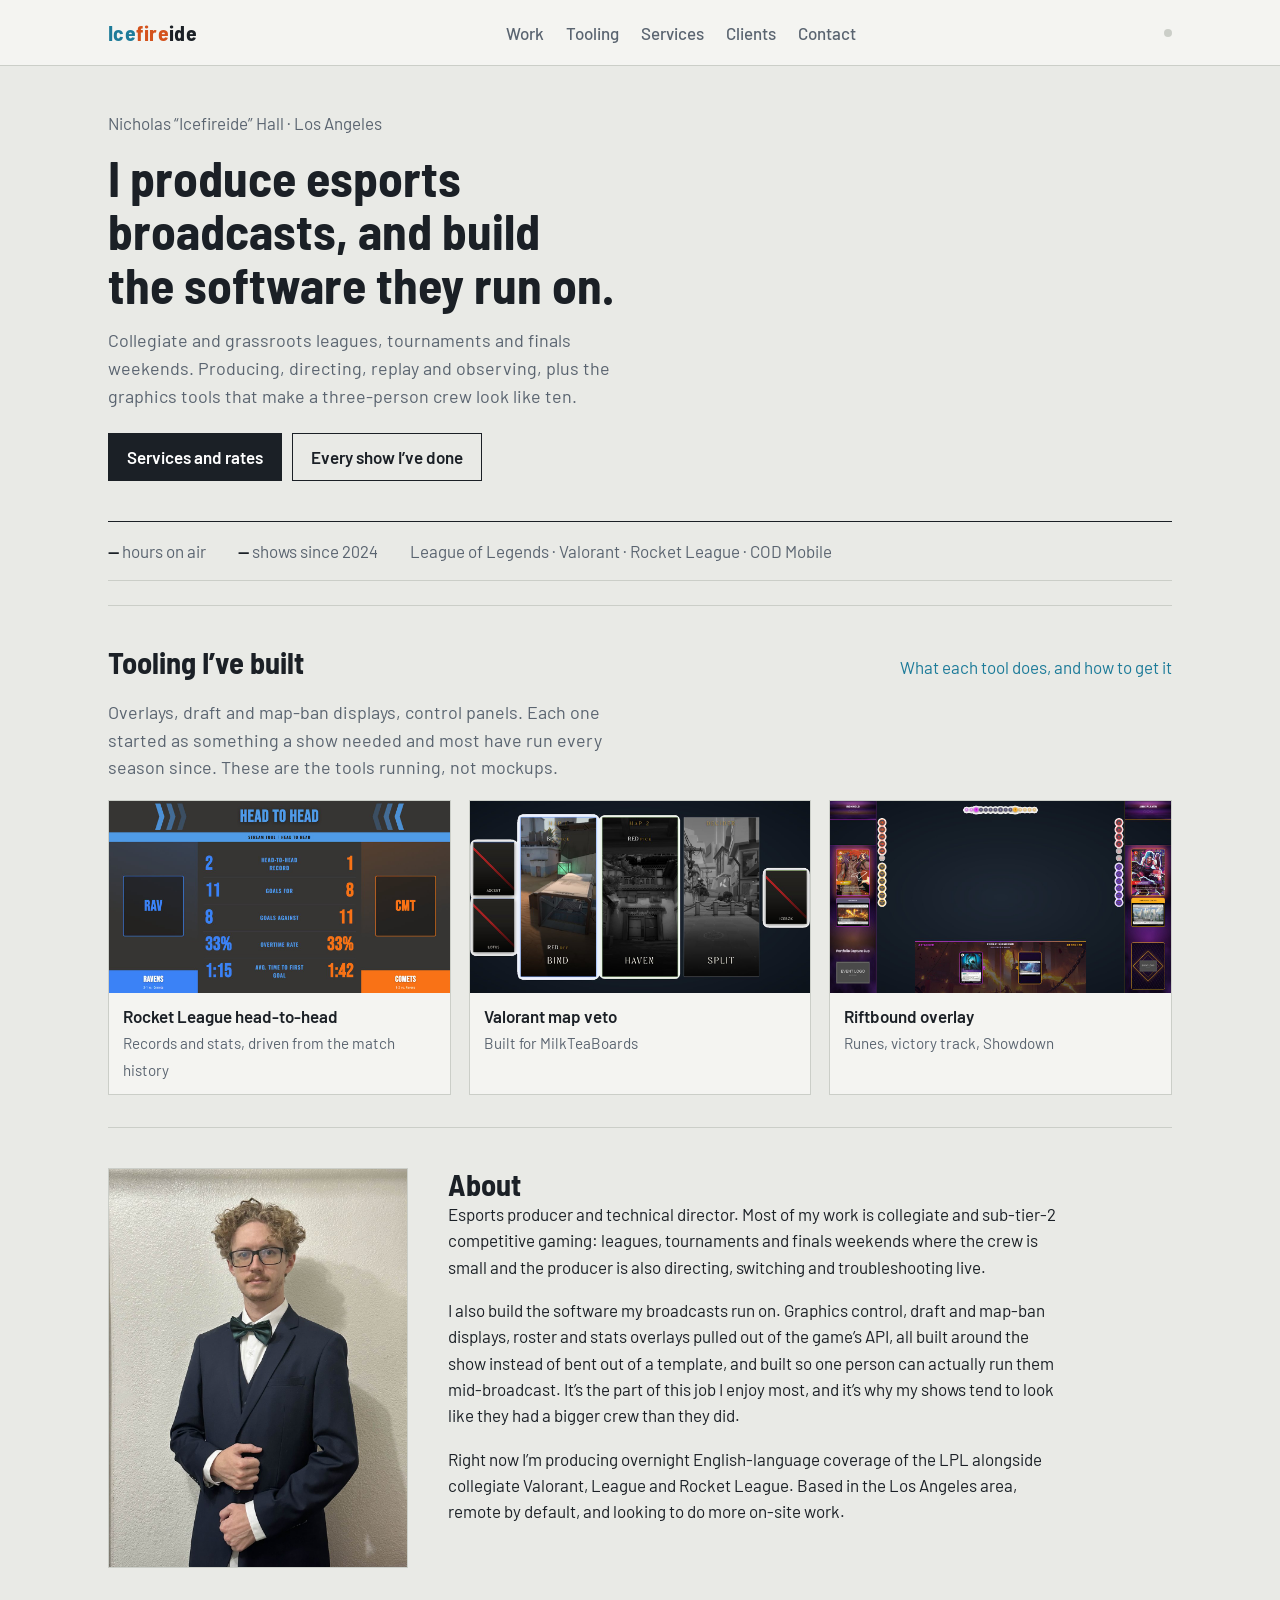
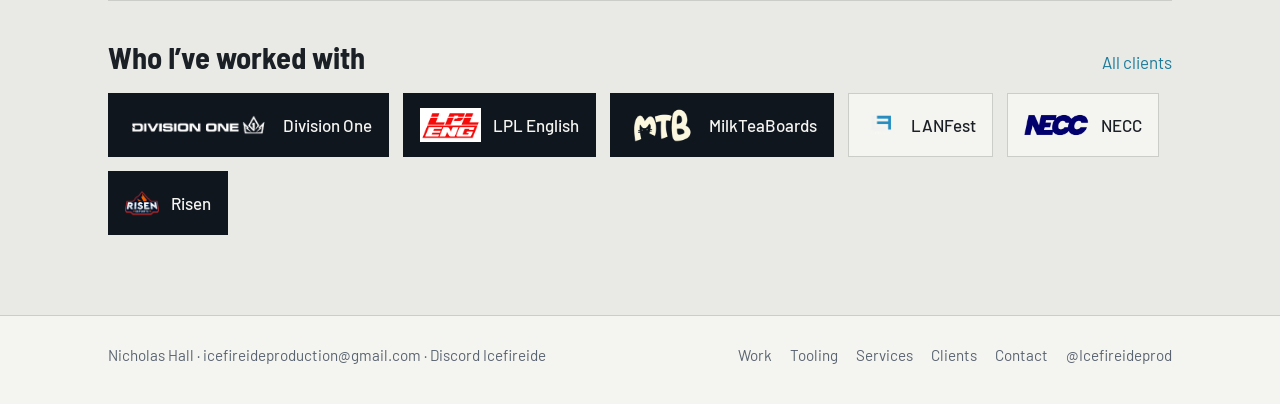
==== index.html @ 1596ac19 "LoL block: control panel only until the HUD can be captured against a live feed; home still swaps to" ====
<!DOCTYPE html>
<html lang="en">
<head>
  <meta charset="UTF-8">
  <meta name="viewport" content="width=device-width, initial-scale=1">
  <title>Nicholas “Icefireide” Hall · Esports broadcast producer</title>
  <meta name="description" content="Nicholas “Icefireide” Hall produces esports broadcasts for collegiate and grassroots leagues, and builds the graphics tools they run on. Los Angeles, remote by default.">
  <link rel="preconnect" href="https://fonts.googleapis.com">
  <link rel="stylesheet" href="https://fonts.googleapis.com/css2?family=Barlow:wght@400;500;600&family=Barlow+Semi+Condensed:wght@600;700&display=swap">
  <link rel="stylesheet" href="site.css">
  <link rel="icon" href="favicon.svg" type="image/svg+xml">
  <script async src="https://www.googletagmanager.com/gtag/js?id=G-920XP9KWHX"></script>
  <script>window.dataLayer=window.dataLayer||[];function gtag(){dataLayer.push(arguments);}gtag('js',new Date());gtag('config','G-920XP9KWHX');</script>
</head>
<body>
  <header class="nav">
    <div class="wrap">
      <a href="index.html" class="wordmark" aria-label="Icefireide, home"><i>Ice</i><b>fire</b>ide</a>
      <ul class="nav-links">
        <li><a href="work.html">Work</a></li>
        <li><a href="tools.html">Tooling</a></li>
        <li><a href="services.html">Services</a></li>
        <li><a href="clients.html">Clients</a></li>
        <li><a href="contact.html">Contact</a></li>
      </ul>
      <span class="avail" data-avail></span>
    </div>
  </header>

  <main>
    <div class="wrap">
      <section class="hero">
        <div>
          <p class="who">Nicholas “Icefireide” Hall · Los Angeles</p>
          <h1>I produce esports broadcasts, and build the software they run on.</h1>
          <p class="lead">Collegiate and grassroots leagues, tournaments and finals weekends. Producing, directing, replay and observing, plus the graphics tools that make a three-person crew look like ten.</p>
          <div class="btns">
            <a href="services.html" class="btn primary">Services and rates</a>
            <a href="work.html" class="btn">Every show I’ve done</a>
          </div>
        </div>
        <div data-latest hidden>
          <div class="video"><iframe src="" title="Latest show" loading="lazy" allow="accelerometer; encrypted-media; picture-in-picture" allowfullscreen></iframe></div>
          <div class="video-cap" data-latest-cap></div>
        </div>
      </section>

      <div class="strip" data-totals-ready hidden>
        <span><b data-total="hours">—</b> hours on air</span>
        <span><b data-total="shows">—</b> shows since 2024</span>
        <span>League of Legends · Valorant · Rocket League · COD Mobile</span>
      </div>

      <section class="section">
        <div class="section-head">
          <h2>Tooling I’ve built</h2>
          <p><a href="tools.html">What each tool does, and how to get it</a></p>
        </div>
        <p class="lead">Overlays, draft and map-ban displays, control panels. Each one started as something a show needed and most have run every season since. These are the tools running, not mockups.</p>
        <div class="stills">
          <figure class="still"><img src="tooling/rl-h2h.jpg" alt="Rocket League head-to-head graphic" width="1280" height="720" loading="lazy"><figcaption><b>Rocket League head-to-head</b><span>Records and stats, driven from the match history</span></figcaption></figure>
          <figure class="still"><img src="tooling/mtb-veto.jpg" alt="Valorant map veto display with banned and picked maps" width="1280" height="720" loading="lazy"><figcaption><b>Valorant map veto</b><span>Built for MilkTeaBoards</span></figcaption></figure>
          <figure class="still"><img src="tooling/riftbound-overlay.jpg" alt="Riftbound overlay with rune clusters and the shared victory track" width="1280" height="720" loading="lazy"><figcaption><b>Riftbound overlay</b><span>Runes, victory track, Showdown</span></figcaption></figure>
        </div>
      </section>

      <section class="section">
        <div class="about">
          <img src="headshot.jpg" alt="Nicholas Hall" width="1000" height="1333" loading="lazy">
          <div>
            <h2>About</h2>
            <p>Esports producer and technical director. Most of my work is collegiate and sub-tier-2 competitive gaming: leagues, tournaments and finals weekends where the crew is small and the producer is also directing, switching and troubleshooting live.</p>
            <p>I also build the software my broadcasts run on. Graphics control, draft and map-ban displays, roster and stats overlays pulled out of the game’s API, all built around the show instead of bent out of a template, and built so one person can actually run them mid-broadcast. It’s the part of this job I enjoy most, and it’s why my shows tend to look like they had a bigger crew than they did.</p>
            <p>Right now I’m producing overnight English-language coverage of the LPL alongside collegiate Valorant, League and Rocket League. Based in the Los Angeles area, remote by default, and looking to do more on-site work.</p>
          </div>
        </div>
      </section>

      <section class="section">
        <div class="section-head">
          <h2>Who I’ve worked with</h2>
          <p><a href="clients.html">All clients</a></p>
        </div>
        <div class="logos">
          <div class="dark"><img src="D1 Logo.png" alt="" width="120" height="34">Division One</div>
          <div class="dark"><img src="LPL English Logo.png" alt="" width="120" height="34">LPL English</div>
          <div class="dark"><img src="mtb-logo.png" alt="" width="120" height="34">MilkTeaBoards</div>
          <div><img src="LanFest Logo.png" alt="" width="120" height="34">LANFest</div>
          <div><img src="NECC Logo.png" alt="" width="120" height="34">NECC</div>
          <div class="dark"><img src="Risen Logo.webp" alt="" width="120" height="34">Risen</div>
        </div>
      </section>
    </div>
  </main>

  <footer>
    <div class="wrap">
      <div>Nicholas Hall · <a data-email="text" href="#"></a> · Discord Icefireide</div>
      <div class="links">
        <a href="work.html">Work</a><a href="tools.html">Tooling</a><a href="services.html">Services</a><a href="clients.html">Clients</a><a href="contact.html">Contact</a><a href="https://twitter.com/Icefireideprod" target="_blank" rel="noopener">@Icefireideprod</a>
      </div>
    </div>
  </footer>
  <script src="site.js"></script>
</body>
</html>
---- site.css ----
/* Icefireide — site styles. One family (Barlow) in two widths, one accent. */
:root {
  --bg: #E9EAE6;
  --panel: #F4F4F1;
  --line: #CBCEC8;
  --ink: #1B2026;
  --muted: #5A6470;
  --accent: #1D7B99;
  --fire: #D4521C;
  --dark: #10161E;
  --dark-line: #27313D;
  --ok: #2E8B4A;
  --no: #B8412B;
  --max: 1120px;
}
*, *::before, *::after { box-sizing: border-box; }
html { -webkit-text-size-adjust: 100%; }
body {
  margin: 0; background: var(--bg); color: var(--ink);
  font-family: 'Barlow', 'Segoe UI', system-ui, sans-serif; font-size: 17px; line-height: 1.55;
  font-variant-numeric: tabular-nums;
}
img { max-width: 100%; height: auto; display: block; }
a { color: var(--accent); text-decoration: none; }
a:hover { text-decoration: underline; }
a:focus-visible, button:focus-visible { outline: 2px solid var(--accent); outline-offset: 2px; }
h1, h2, h3 { font-family: 'Barlow Semi Condensed', 'Barlow', sans-serif; font-weight: 700; line-height: 1.08; margin: 0; text-wrap: balance; color: var(--ink); }
h1 { font-size: clamp(2.1rem, 4.2vw, 3.1rem); }
h2 { font-size: clamp(1.5rem, 2.6vw, 1.9rem); }
h3 { font-size: 1.15rem; font-weight: 600; }
p { margin: 0 0 1em; max-width: 62ch; }
p.lead { font-size: 1.12rem; color: var(--muted); max-width: 54ch; }
.muted { color: var(--muted); }
.wrap { max-width: var(--max); margin: 0 auto; padding: 0 28px; }

/* Nav */
.nav { border-bottom: 1px solid var(--line); background: var(--panel); }
.nav .wrap { display: flex; align-items: center; justify-content: space-between; gap: 20px; flex-wrap: wrap; padding-top: 16px; padding-bottom: 16px; }
.wordmark { font-family: 'Barlow Semi Condensed', sans-serif; font-weight: 700; font-size: 1.35rem; letter-spacing: .02em; color: var(--ink); }
.wordmark:hover { text-decoration: none; }
.wordmark i { font-style: normal; color: var(--accent); }
.wordmark b { font-weight: 700; color: var(--fire); }
.nav-links { display: flex; gap: 22px; list-style: none; margin: 0; padding: 0; flex-wrap: wrap; }
.nav-links a { color: var(--muted); font-weight: 500; padding: 4px 0; border-bottom: 2px solid transparent; }
.nav-links a:hover { color: var(--ink); text-decoration: none; }
.nav-links a[aria-current="page"] { color: var(--ink); border-bottom-color: var(--ink); }
.avail { display: inline-flex; align-items: center; gap: 8px; font-size: .92rem; color: var(--muted); }
.avail::before { content: ''; width: 8px; height: 8px; border-radius: 50%; background: var(--line); }
.avail.is-yes { color: var(--ok); } .avail.is-yes::before { background: var(--ok); }
.avail.is-no { color: var(--no); } .avail.is-no::before { background: var(--no); }

/* Page rhythm */
main { padding: 44px 0 72px; }
.section { padding: 40px 0 8px; margin-top: 24px; border-top: 1px solid var(--line); }
.section-head { display: flex; align-items: baseline; justify-content: space-between; gap: 20px; flex-wrap: wrap; margin-bottom: 18px; }
.section-head p { margin: 0; color: var(--muted); }
.rule { border: 0; border-top: 1px solid var(--line); margin: 36px 0; }

/* Buttons */
.btn { display: inline-block; padding: 10px 18px; border: 1px solid var(--ink); font-weight: 600; color: var(--ink); background: transparent; line-height: 1.2; cursor: pointer; font: inherit; font-weight: 600; }
.btn:hover { text-decoration: none; background: var(--panel); }
.btn.primary { background: var(--ink); color: #fff; }
.btn.primary:hover { background: #2B333C; }
.btns { display: flex; gap: 10px; flex-wrap: wrap; }

/* Hero (home) */
.hero { display: grid; grid-template-columns: 1.05fr 1fr; gap: 44px; align-items: start; }
.hero .who { color: var(--muted); margin-bottom: 14px; }
.hero h1 { margin-bottom: 16px; }
.hero p.lead { margin-bottom: 22px; }

/* Video frames */
.video { aspect-ratio: 16 / 9; background: var(--dark); border: 1px solid var(--dark-line); position: relative; }
.video iframe { position: absolute; inset: 0; width: 100%; height: 100%; border: 0; }
.video-cap { display: flex; justify-content: space-between; gap: 12px; flex-wrap: wrap; color: var(--muted); font-size: .95rem; margin-top: 10px; }
.video-cap b { color: var(--ink); font-weight: 600; }

/* Totals strip */
.strip { display: flex; gap: 32px; flex-wrap: wrap; padding: 16px 0; margin-top: 40px; border-top: 1px solid var(--ink); border-bottom: 1px solid var(--line); color: var(--muted); }
.strip b { color: var(--ink); font-weight: 600; }

/* Stills / tool grid */
.stills { display: grid; grid-template-columns: repeat(3, 1fr); gap: 18px; }
.stills.two { grid-template-columns: 1fr 1fr; }
.still { background: var(--panel); border: 1px solid var(--line); }
.still img { aspect-ratio: 16 / 9; object-fit: cover; width: 100%; background: var(--dark); }
.still figcaption { padding: 10px 14px 12px; }
.still figcaption b { display: block; font-weight: 600; }
.still figcaption span { color: var(--muted); font-size: .95rem; }
figure { margin: 0; }

/* Tooling page blocks */
.kit { display: grid; grid-template-columns: 1fr 1.5fr; gap: 28px; padding: 36px 0; border-top: 1px solid var(--line); align-items: start; }
.kit:first-of-type { border-top: 0; }
.kit .credit { color: var(--muted); margin: 4px 0 14px; }
.kit ul { margin: 0; padding-left: 18px; }
.kit li { margin: 4px 0; }
.kit-shots { display: grid; gap: 14px; }
.kit-shots.two { grid-template-columns: 1fr 1fr; }
.kit-shots figure img { width: 100%; aspect-ratio: 16 / 9; object-fit: cover; background: var(--dark); border: 1px solid var(--line); }
.kit-shots figcaption { color: var(--muted); font-size: .92rem; margin-top: 6px; }
.fine { color: var(--muted); font-size: .9rem; max-width: 70ch; }

/* About */
.about { display: grid; grid-template-columns: 300px 1fr; gap: 40px; align-items: start; }
.about img { width: 100%; aspect-ratio: 3 / 4; object-fit: cover; border: 1px solid var(--line); }

/* Logo row */
.logos { display: flex; flex-wrap: wrap; gap: 14px; align-items: stretch; }
.logos > div { display: flex; align-items: center; gap: 12px; padding: 12px 16px; background: var(--panel); border: 1px solid var(--line); min-height: 64px; font-weight: 500; }
.logos img { height: 34px; width: auto; }
.logos > div.dark { background: var(--dark); border-color: var(--dark); color: #F4F4F1; }

/* Tables */
.tbl { overflow-x: auto; }
table { border-collapse: collapse; width: 100%; font-size: .98rem; }
th, td { text-align: left; padding: 10px 12px; border-bottom: 1px solid var(--line); vertical-align: top; }
th { font-weight: 600; color: var(--muted); font-size: .88rem; border-bottom: 1px solid var(--ink); }
td.num, th.num { text-align: right; }
tr.total td { font-weight: 600; border-top: 1px solid var(--ink); }
.rates td:first-child { font-weight: 600; white-space: nowrap; }
.rates td.price { white-space: nowrap; }
.rates td.desc { color: var(--muted); }

/* Filter buttons (work log) */
.filters { display: flex; gap: 8px; flex-wrap: wrap; margin: 14px 0 18px; }
.filters button { font: inherit; padding: 6px 14px; border: 1px solid var(--line); background: var(--panel); color: var(--muted); cursor: pointer; }
.filters button[aria-pressed="true"] { border-color: var(--ink); color: var(--ink); background: #fff; }
.state { color: var(--muted); padding: 14px 0; }

/* Services */
.services { display: grid; grid-template-columns: repeat(3, 1fr); gap: 28px; }
.services h3 { margin-bottom: 8px; }
.services p { color: var(--muted); margin: 0; font-size: .98rem; }
.process { display: grid; grid-template-columns: 1fr 1fr; gap: 24px 40px; }
.process h3 { margin-bottom: 6px; }
.process p { color: var(--muted); margin: 0; font-size: .98rem; }
.tags { display: flex; flex-wrap: wrap; gap: 8px; }
.tags span { padding: 4px 10px; border: 1px solid var(--line); background: var(--panel); font-size: .92rem; }
.callout { background: var(--panel); border: 1px solid var(--line); padding: 22px 24px; display: flex; justify-content: space-between; align-items: center; gap: 20px; flex-wrap: wrap; margin-top: 40px; }
.callout p { margin: 0; }

/* Contact */
.contact-list { display: grid; grid-template-columns: 1fr 1fr; gap: 16px; max-width: 720px; }
.contact-list a { display: block; padding: 18px 20px; background: var(--panel); border: 1px solid var(--line); color: var(--ink); }
.contact-list a:hover { border-color: var(--ink); text-decoration: none; }
.contact-list small { display: block; color: var(--muted); }
.contact-list span { font-size: 1.15rem; font-weight: 600; }

/* Footer */
footer { border-top: 1px solid var(--line); background: var(--panel); padding: 28px 0 36px; color: var(--muted); font-size: .95rem; }
footer .wrap { display: flex; justify-content: space-between; gap: 24px; flex-wrap: wrap; }
footer .links { display: flex; gap: 18px; flex-wrap: wrap; }
footer a { color: var(--muted); }
footer a:hover { color: var(--ink); }

@media (max-width: 860px) {
  .hero, .about, .kit, .process, .contact-list { grid-template-columns: 1fr; }
  .stills, .services { grid-template-columns: 1fr 1fr; }
  .about img { max-width: 300px; }
}
@media (max-width: 560px) {
  body { font-size: 16px; }
  .wrap { padding: 0 18px; }
  .stills, .stills.two, .services, .kit-shots.two { grid-template-columns: 1fr; }
  .nav-links { gap: 14px; }
  main { padding-top: 28px; }
}
@media (prefers-reduced-motion: reduce) { * { transition: none !important; animation: none !important; } }
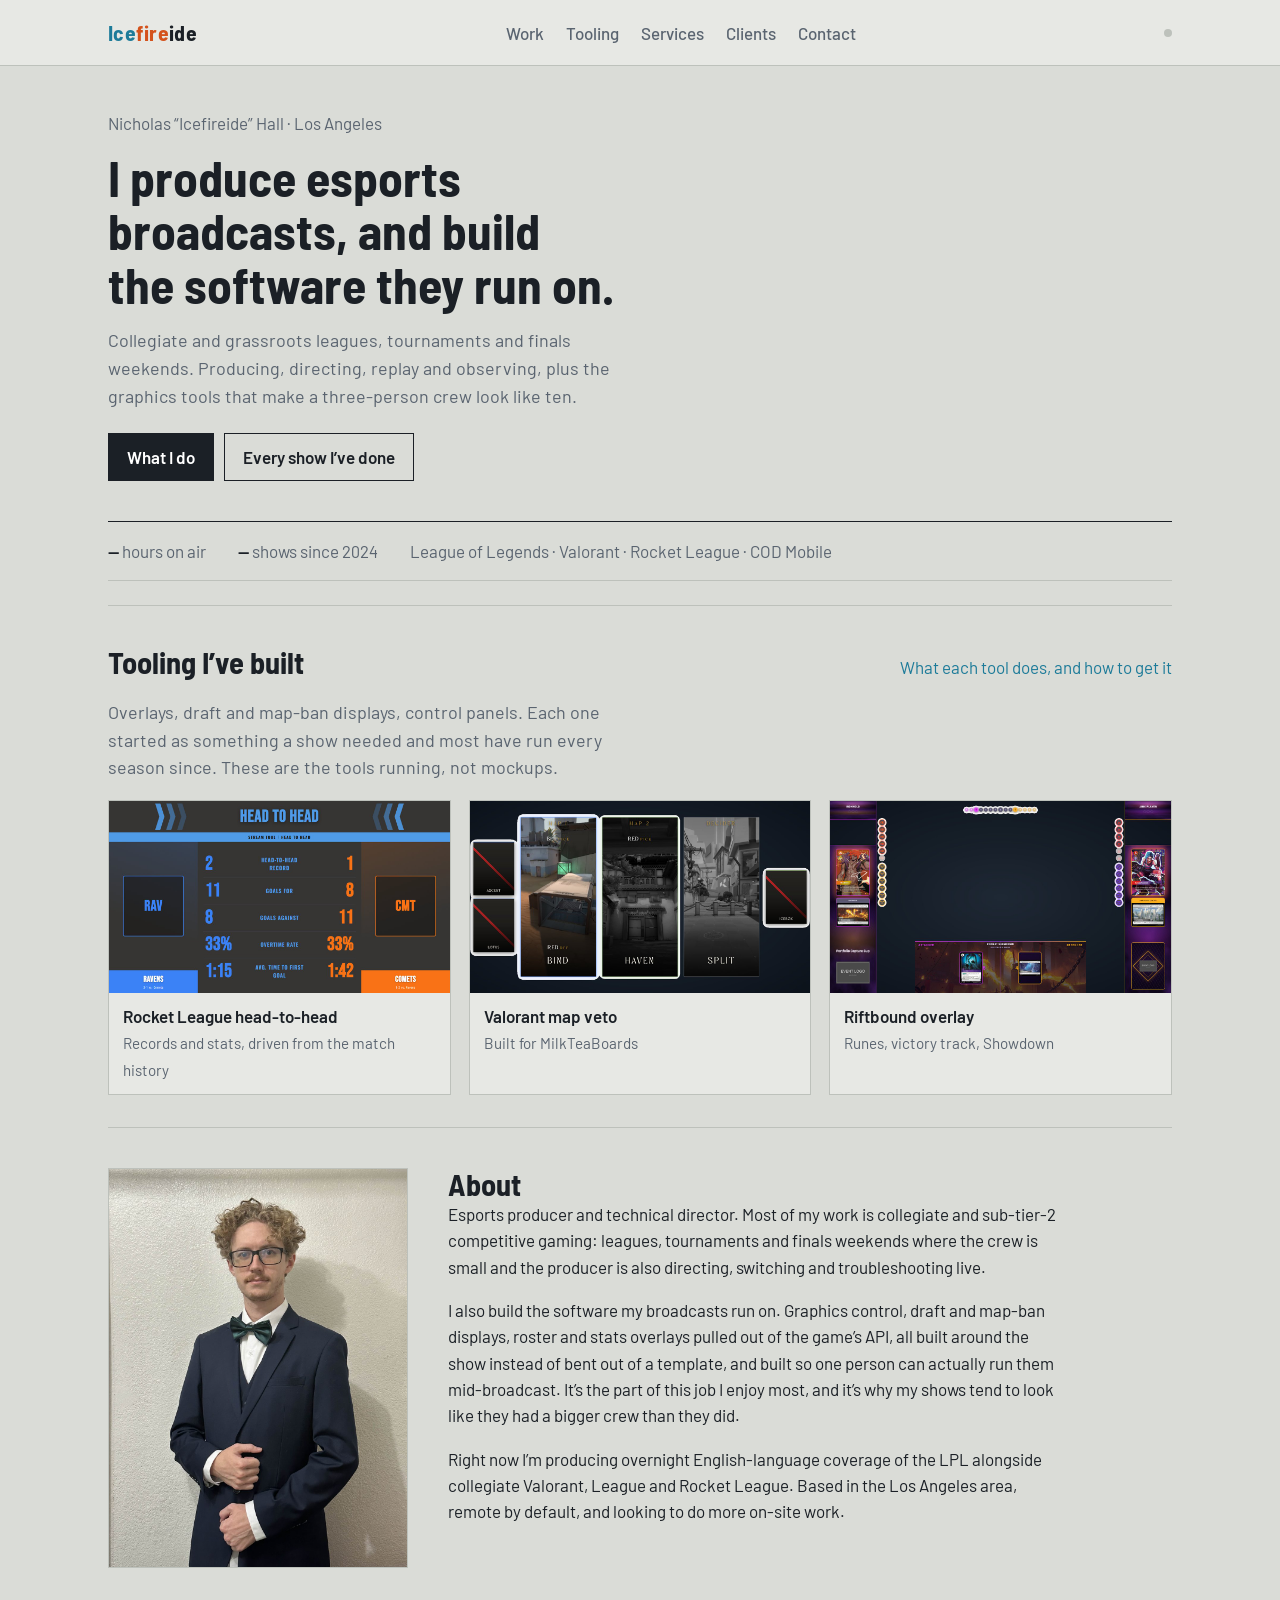
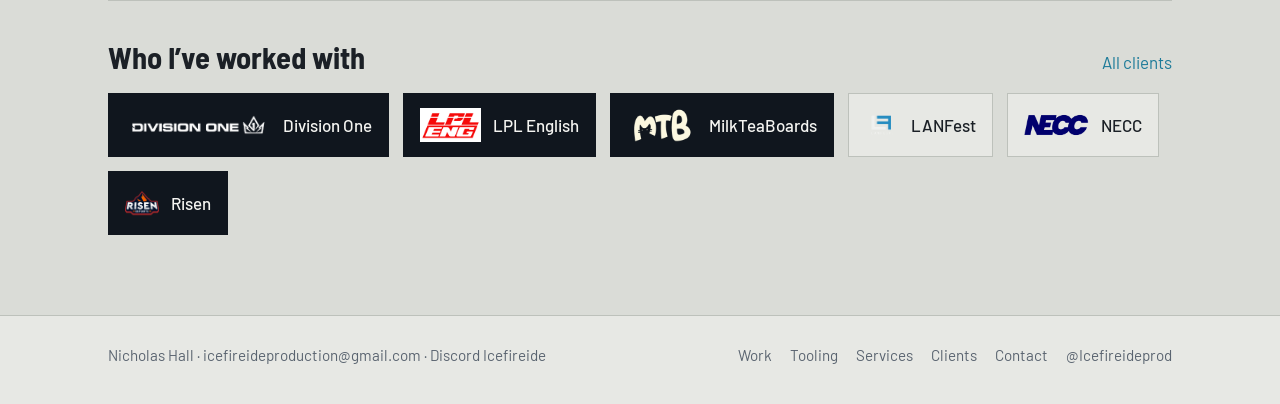
==== commit b7c93d82: "Rates removed pending per-tool rate sheets; darker stone ground" ====
--- a/index.html
+++ b/index.html
@@ -35,7 +35,7 @@
           <h1>I produce esports broadcasts, and build the software they run on.</h1>
           <p class="lead">Collegiate and grassroots leagues, tournaments and finals weekends. Producing, directing, replay and observing, plus the graphics tools that make a three-person crew look like ten.</p>
           <div class="btns">
-            <a href="services.html" class="btn primary">Services and rates</a>
+            <a href="services.html" class="btn primary">What I do</a>
             <a href="work.html" class="btn">Every show I’ve done</a>
           </div>
         </div>
--- a/site.css
+++ b/site.css
@@ -1,8 +1,8 @@
 /* Icefireide — site styles. One family (Barlow) in two widths, one accent. */
 :root {
-  --bg: #E9EAE6;
-  --panel: #F4F4F1;
-  --line: #CBCEC8;
+  --bg: #DADCD7;
+  --panel: #E7E8E4;
+  --line: #BDC1BB;
   --ink: #1B2026;
   --muted: #5A6470;
   --accent: #1D7B99;
@@ -125,7 +125,7 @@
 /* Filter buttons (work log) */
 .filters { display: flex; gap: 8px; flex-wrap: wrap; margin: 14px 0 18px; }
 .filters button { font: inherit; padding: 6px 14px; border: 1px solid var(--line); background: var(--panel); color: var(--muted); cursor: pointer; }
-.filters button[aria-pressed="true"] { border-color: var(--ink); color: var(--ink); background: #fff; }
+.filters button[aria-pressed="true"] { border-color: var(--ink); color: var(--ink); background: var(--panel); }
 .state { color: var(--muted); padding: 14px 0; }
 
 /* Services */
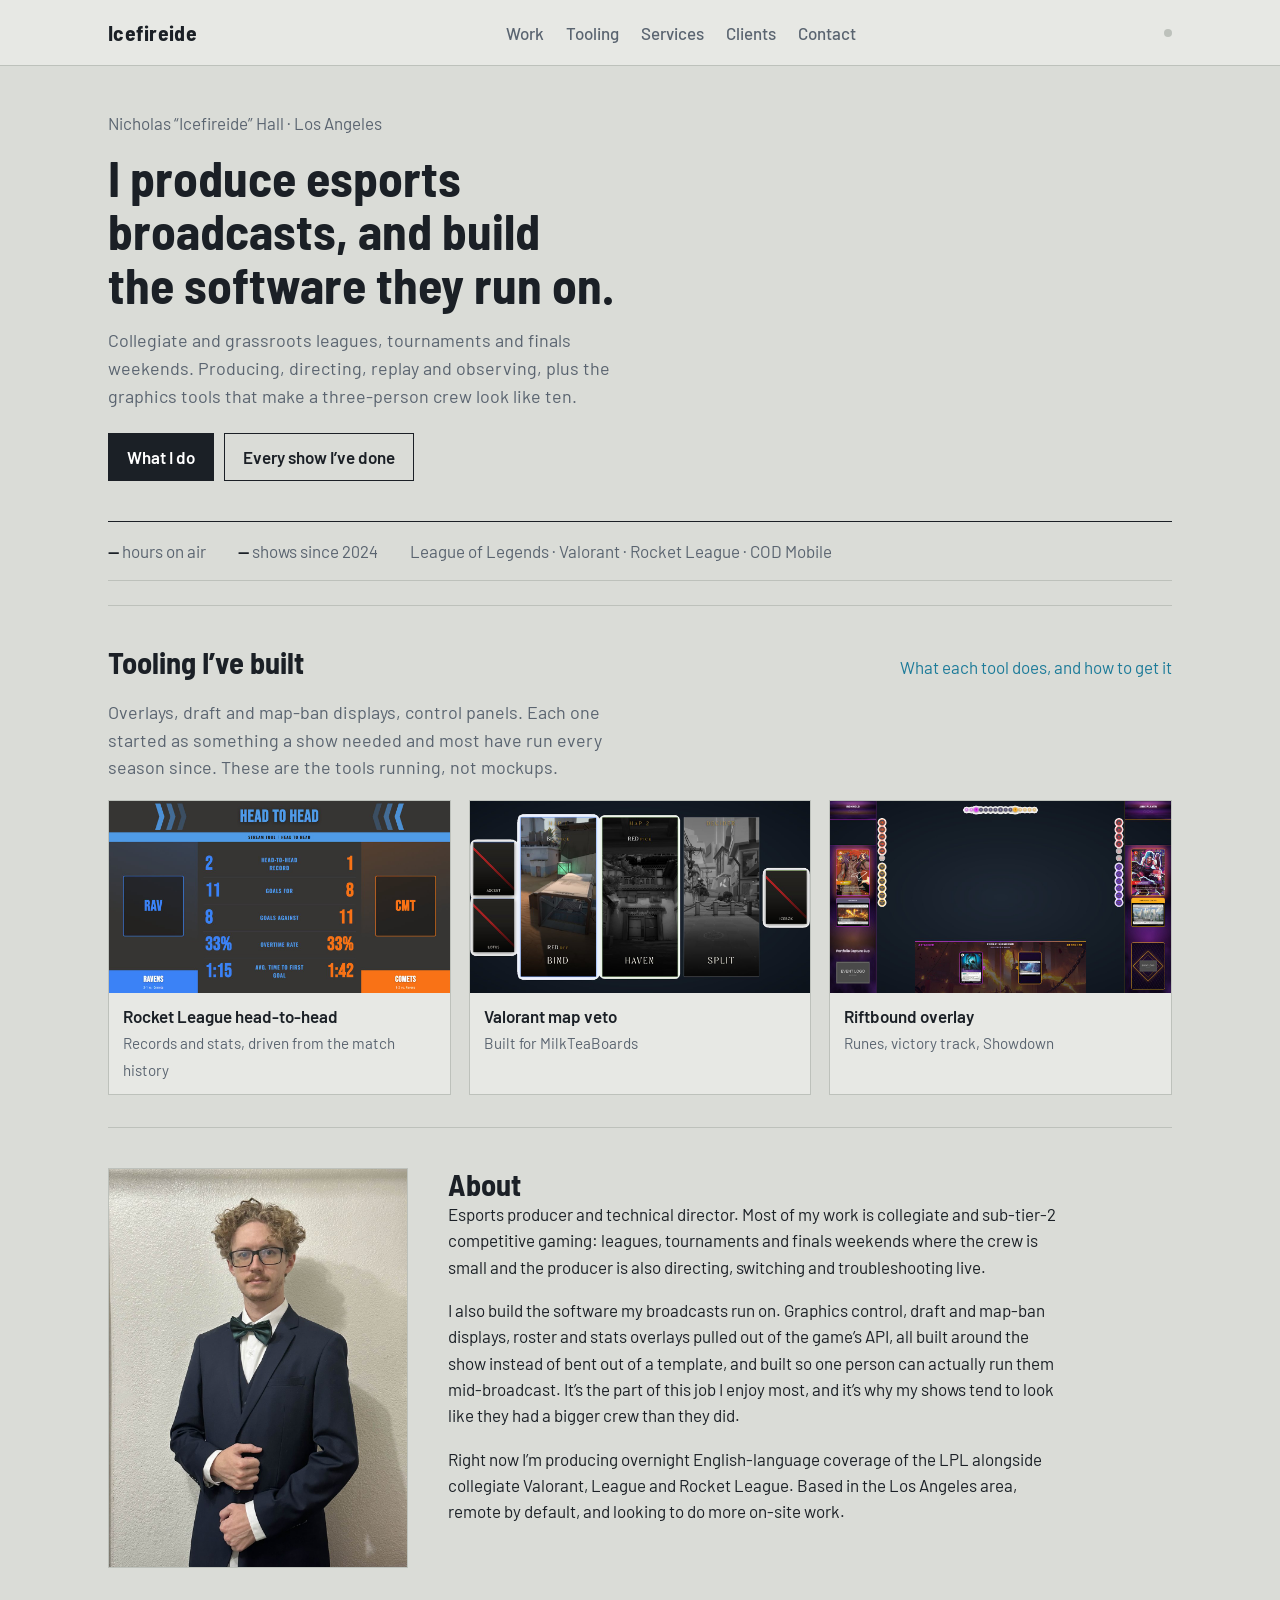
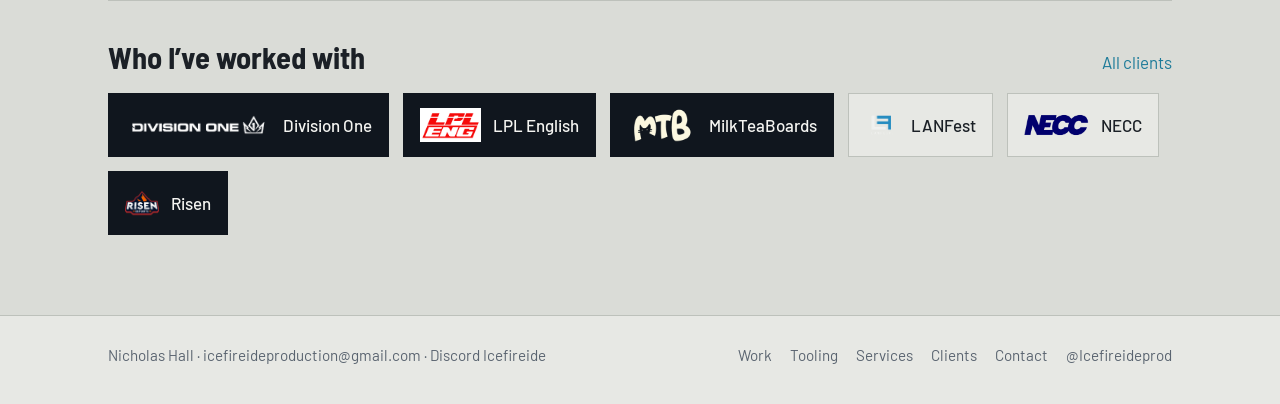
==== commit 69fe7efc: "Wordmark in plain ink Co-Authored-By: Claude Fable 5.1 <noreply@anthropic.com>" ====
--- a/index.html
+++ b/index.html
@@ -15,7 +15,7 @@
 <body>
   <header class="nav">
     <div class="wrap">
-      <a href="index.html" class="wordmark" aria-label="Icefireide, home"><i>Ice</i><b>fire</b>ide</a>
+      <a href="index.html" class="wordmark">Icefireide</a>
       <ul class="nav-links">
         <li><a href="work.html">Work</a></li>
         <li><a href="tools.html">Tooling</a></li>
--- a/site.css
+++ b/site.css
@@ -6,7 +6,6 @@
   --ink: #1B2026;
   --muted: #5A6470;
   --accent: #1D7B99;
-  --fire: #D4521C;
   --dark: #10161E;
   --dark-line: #27313D;
   --ok: #2E8B4A;
@@ -38,8 +37,6 @@
 .nav .wrap { display: flex; align-items: center; justify-content: space-between; gap: 20px; flex-wrap: wrap; padding-top: 16px; padding-bottom: 16px; }
 .wordmark { font-family: 'Barlow Semi Condensed', sans-serif; font-weight: 700; font-size: 1.35rem; letter-spacing: .02em; color: var(--ink); }
 .wordmark:hover { text-decoration: none; }
-.wordmark i { font-style: normal; color: var(--accent); }
-.wordmark b { font-weight: 700; color: var(--fire); }
 .nav-links { display: flex; gap: 22px; list-style: none; margin: 0; padding: 0; flex-wrap: wrap; }
 .nav-links a { color: var(--muted); font-weight: 500; padding: 4px 0; border-bottom: 2px solid transparent; }
 .nav-links a:hover { color: var(--ink); text-decoration: none; }
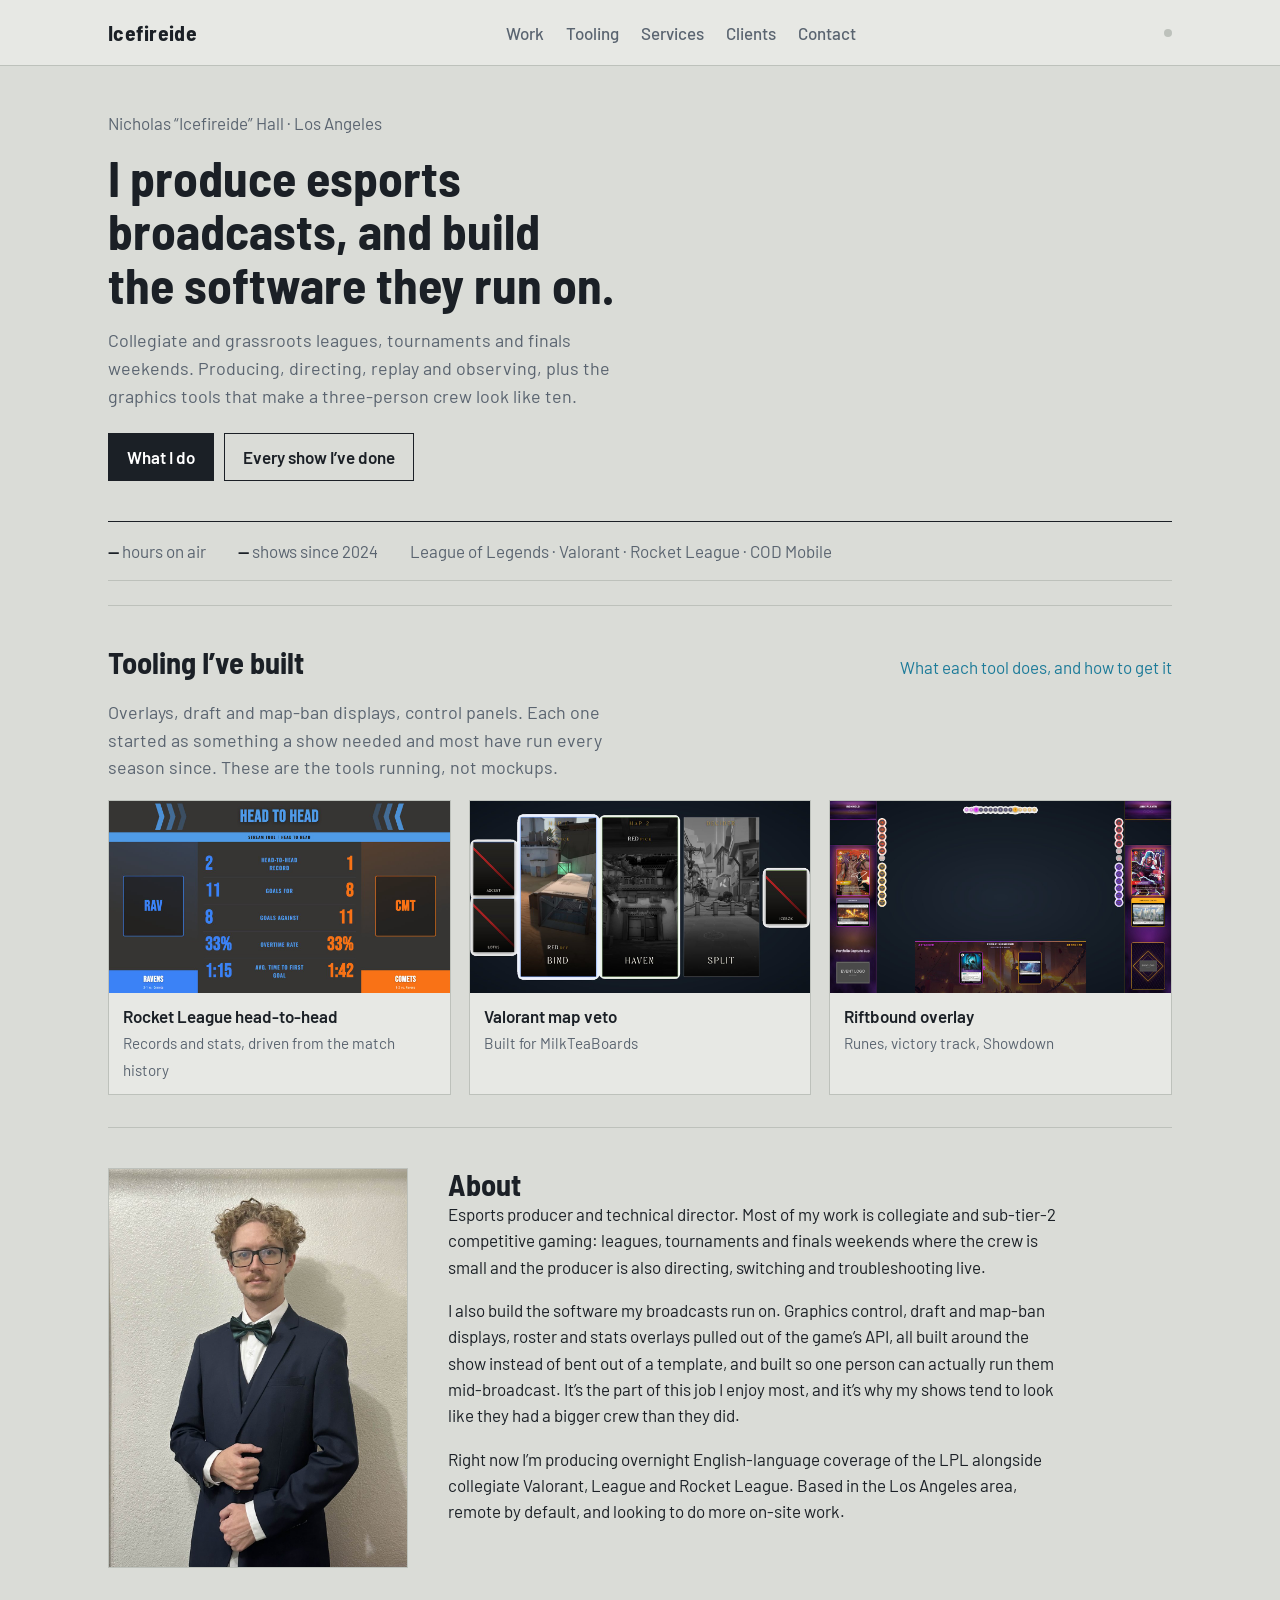
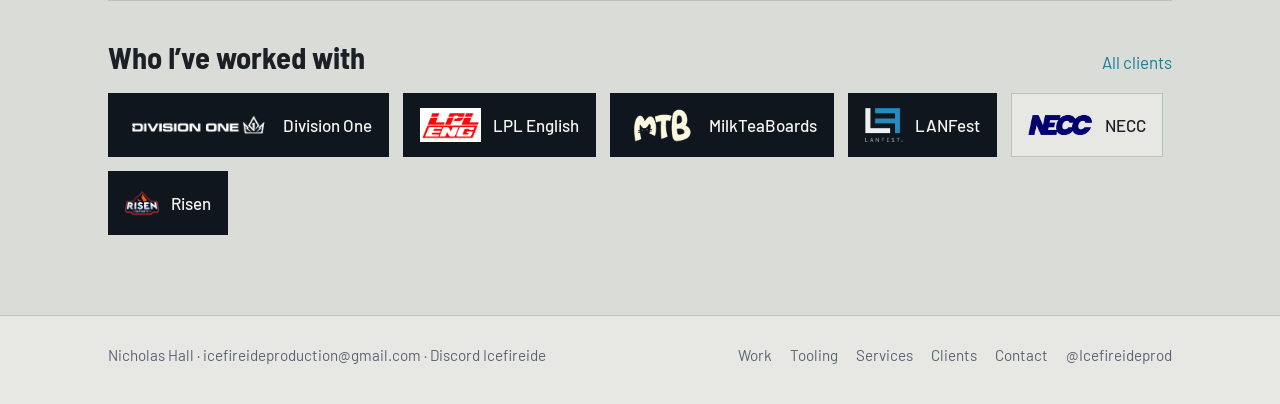
==== commit 01625ba0: "LANFest logo on the dark tile, cropped to its mark" ====
--- a/index.html
+++ b/index.html
@@ -85,7 +85,7 @@
           <div class="dark"><img src="D1 Logo.png" alt="" width="120" height="34">Division One</div>
           <div class="dark"><img src="LPL English Logo.png" alt="" width="120" height="34">LPL English</div>
           <div class="dark"><img src="mtb-logo.png" alt="" width="120" height="34">MilkTeaBoards</div>
-          <div><img src="LanFest Logo.png" alt="" width="120" height="34">LANFest</div>
+          <div class="dark"><img src="LanFest Logo.png" alt="" width="120" height="34">LANFest</div>
           <div><img src="NECC Logo.png" alt="" width="120" height="34">NECC</div>
           <div class="dark"><img src="Risen Logo.webp" alt="" width="120" height="34">Risen</div>
         </div>
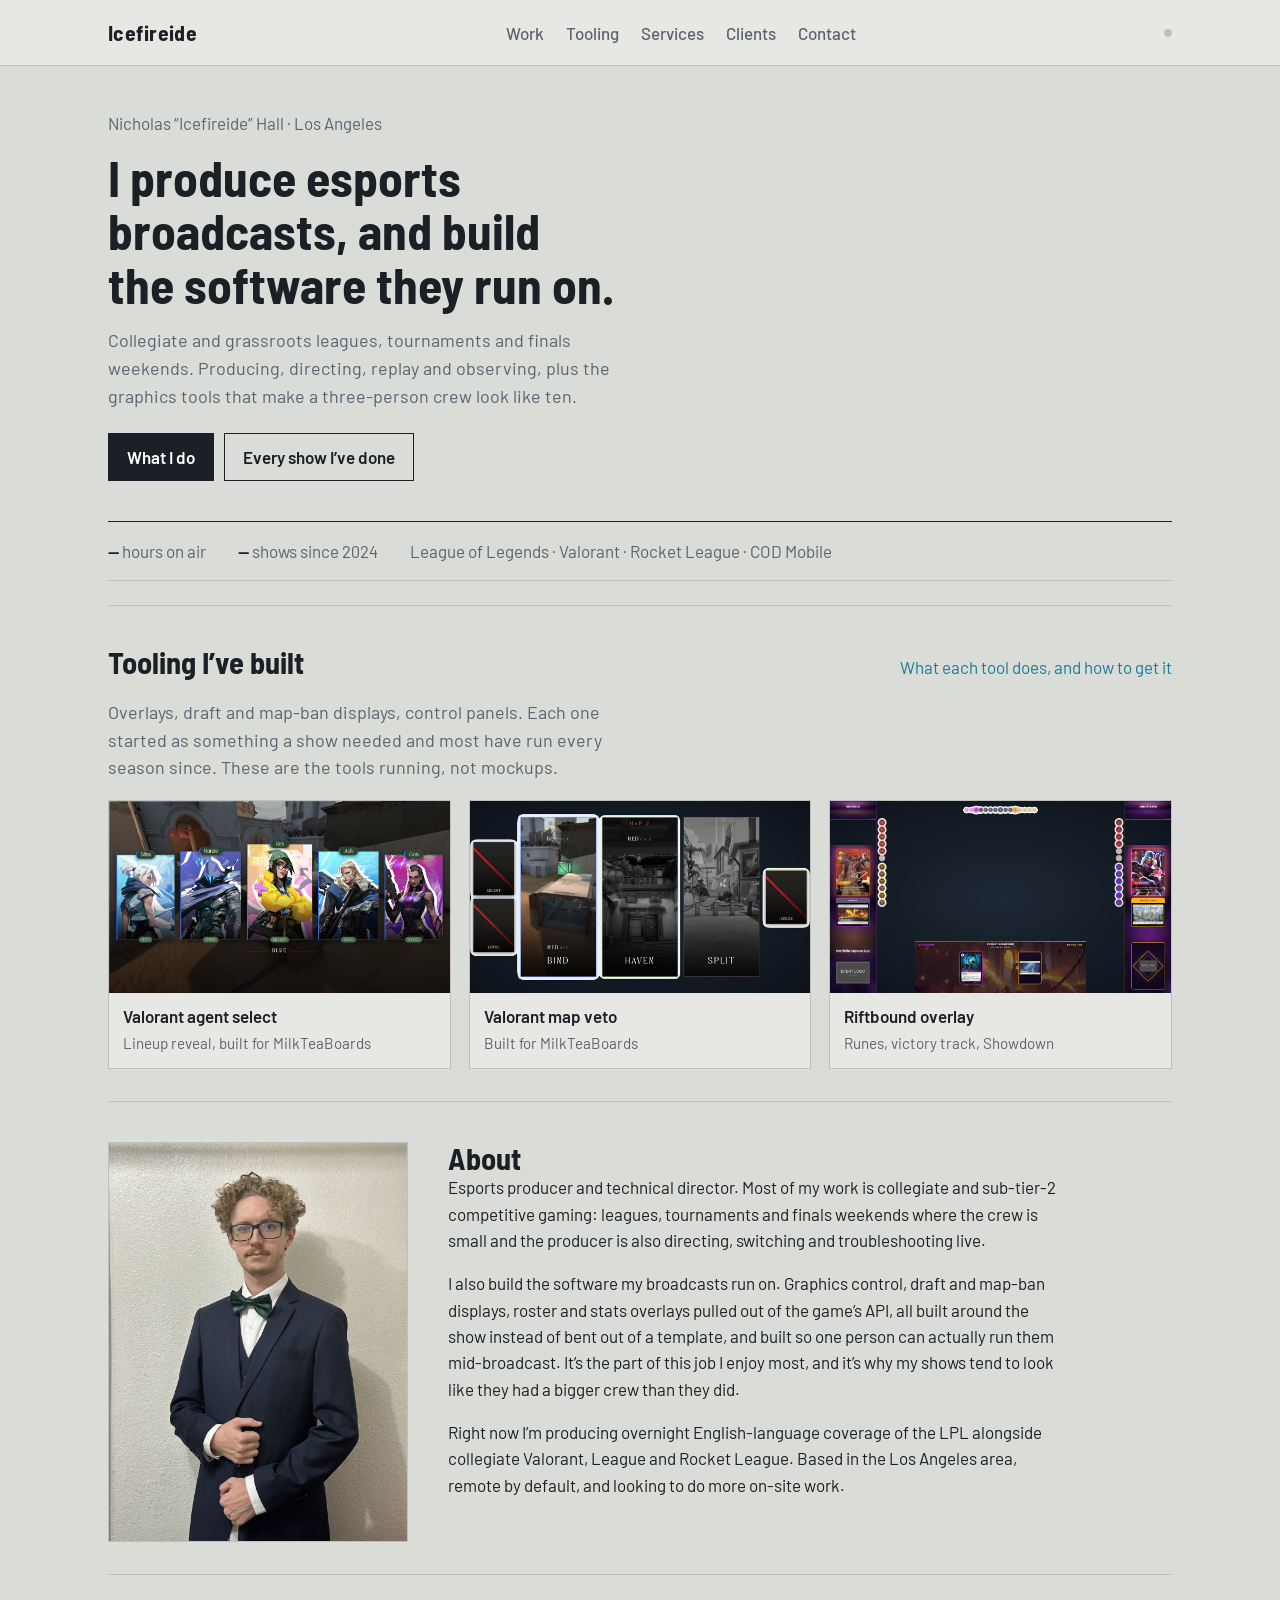
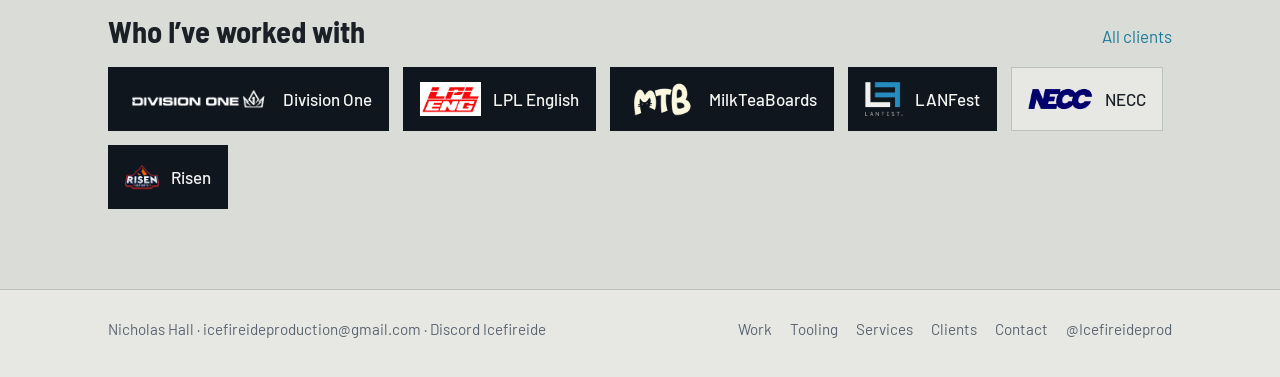
==== commit 02297874: "Drop the Rocket League head-to-head still; graphics being redesigned for the Base Co-Authored-By: Cl" ====
--- a/index.html
+++ b/index.html
@@ -58,7 +58,7 @@
         </div>
         <p class="lead">Overlays, draft and map-ban displays, control panels. Each one started as something a show needed and most have run every season since. These are the tools running, not mockups.</p>
         <div class="stills">
-          <figure class="still"><img src="tooling/rl-h2h.jpg" alt="Rocket League head-to-head graphic" width="1280" height="720" loading="lazy"><figcaption><b>Rocket League head-to-head</b><span>Records and stats, driven from the match history</span></figcaption></figure>
+          <figure class="still"><img src="tooling/mtb-lineup.jpg" alt="Valorant agent select and lineup reveal" width="1280" height="720" loading="lazy"><figcaption><b>Valorant agent select</b><span>Lineup reveal, built for MilkTeaBoards</span></figcaption></figure>
           <figure class="still"><img src="tooling/mtb-veto.jpg" alt="Valorant map veto display with banned and picked maps" width="1280" height="720" loading="lazy"><figcaption><b>Valorant map veto</b><span>Built for MilkTeaBoards</span></figcaption></figure>
           <figure class="still"><img src="tooling/riftbound-overlay.jpg" alt="Riftbound overlay with rune clusters and the shared victory track" width="1280" height="720" loading="lazy"><figcaption><b>Riftbound overlay</b><span>Runes, victory track, Showdown</span></figcaption></figure>
         </div>
--- a/site.css
+++ b/site.css
@@ -97,6 +97,14 @@
 .kit-shots figure img { width: 100%; aspect-ratio: 16 / 9; object-fit: cover; background: var(--dark); border: 1px solid var(--line); }
 .kit-shots figcaption { color: var(--muted); font-size: .92rem; margin-top: 6px; }
 .fine { color: var(--muted); font-size: .9rem; max-width: 70ch; }
+.pricing { margin-top: 22px; padding-top: 14px; border-top: 1px solid var(--line); }
+.pricing h3 { margin-bottom: 8px; }
+.pricing table { font-size: .95rem; }
+.pricing td { padding: 6px 8px 6px 0; }
+.pricing td.num { white-space: nowrap; font-weight: 600; }
+.pricing p { margin: 10px 0 0; }
+.pricing small { display: block; font-size: .88rem; margin-top: 2px; }
+.sr-only { position: absolute; width: 1px; height: 1px; overflow: hidden; clip: rect(0 0 0 0); white-space: nowrap; }
 
 /* About */
 .about { display: grid; grid-template-columns: 300px 1fr; gap: 40px; align-items: start; }
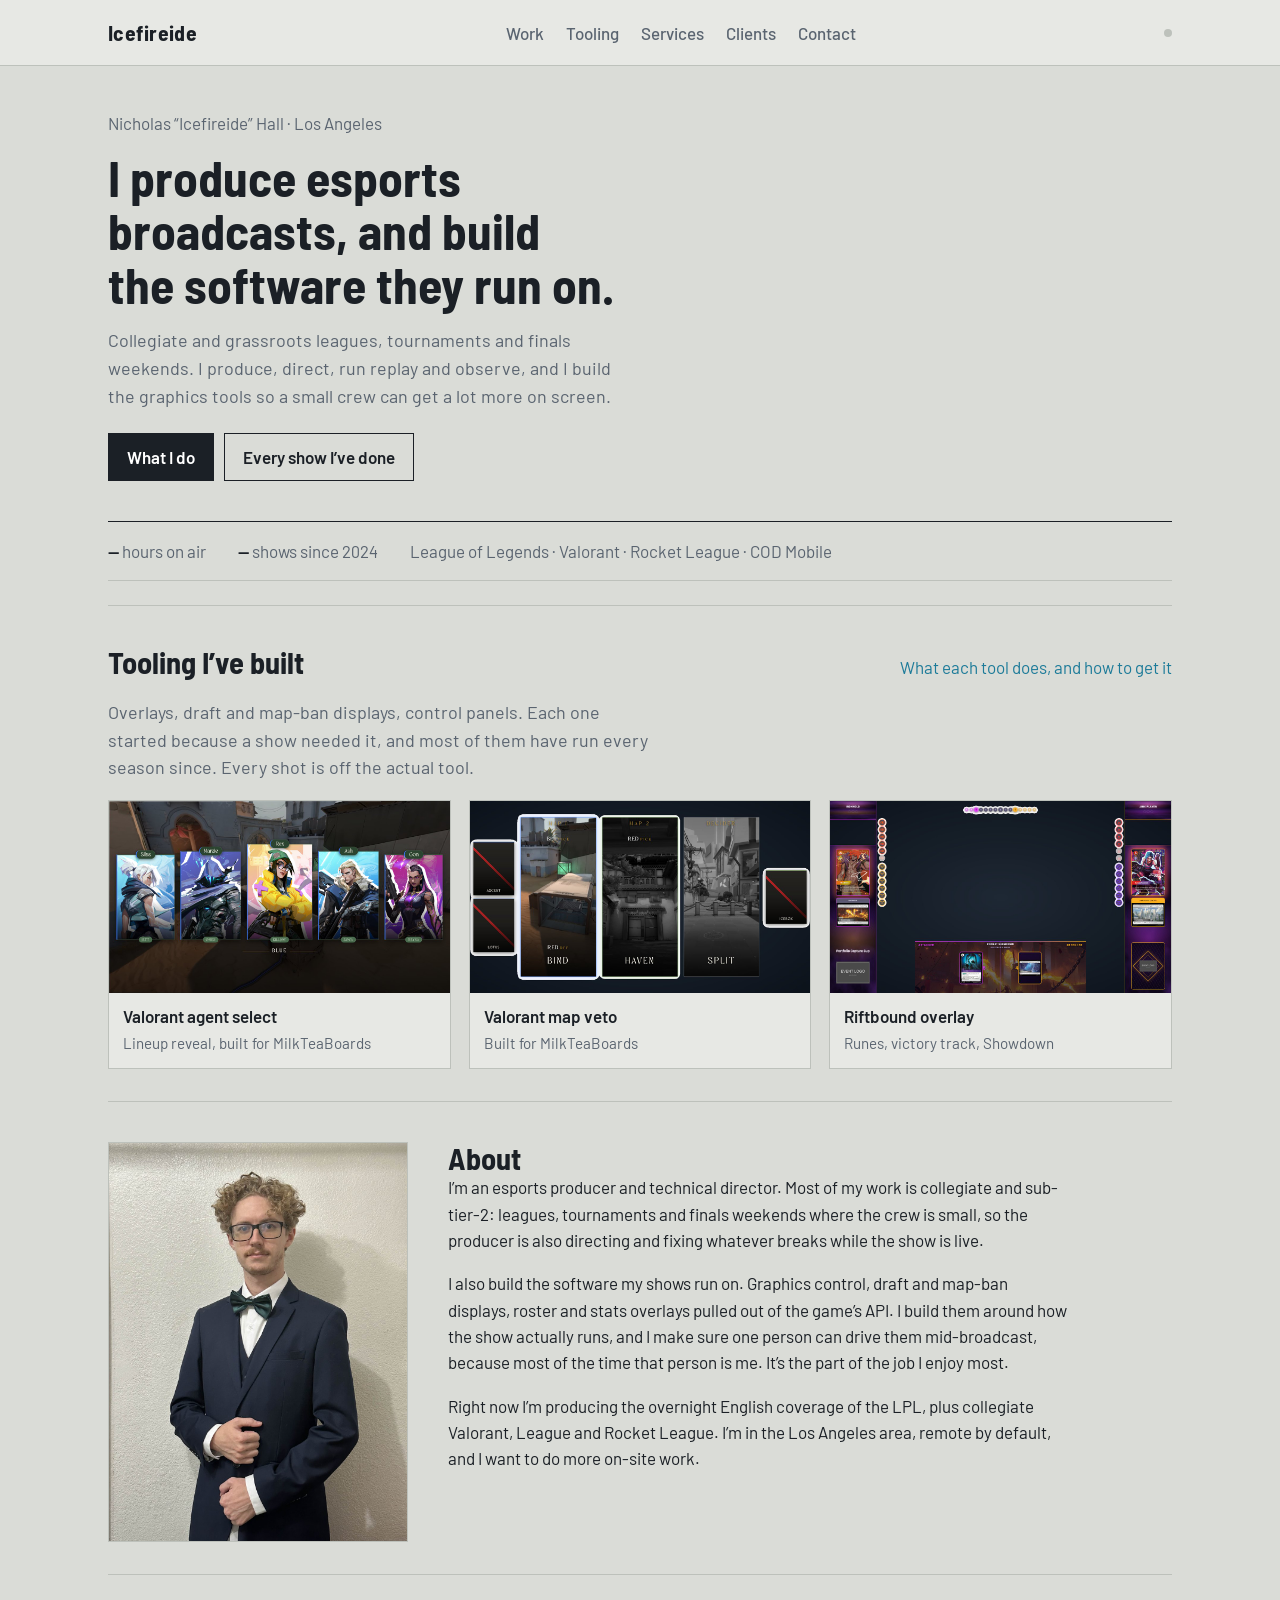
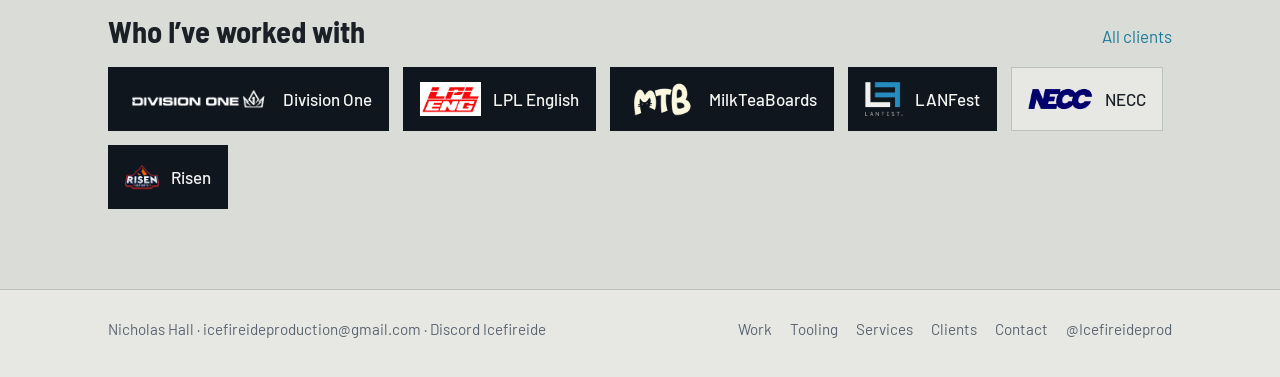
==== commit c7720a28: "Voice pass: shape rules on index, services, tools Co-Authored-By: Claude Fable 5.1 <noreply@anthropi" ====
--- a/index.html
+++ b/index.html
@@ -33,7 +33,7 @@
         <div>
           <p class="who">Nicholas “Icefireide” Hall · Los Angeles</p>
           <h1>I produce esports broadcasts, and build the software they run on.</h1>
-          <p class="lead">Collegiate and grassroots leagues, tournaments and finals weekends. Producing, directing, replay and observing, plus the graphics tools that make a three-person crew look like ten.</p>
+          <p class="lead">Collegiate and grassroots leagues, tournaments and finals weekends. I produce, direct, run replay and observe, and I build the graphics tools so a small crew can get a lot more on screen.</p>
           <div class="btns">
             <a href="services.html" class="btn primary">What I do</a>
             <a href="work.html" class="btn">Every show I’ve done</a>
@@ -56,7 +56,7 @@
           <h2>Tooling I’ve built</h2>
           <p><a href="tools.html">What each tool does, and how to get it</a></p>
         </div>
-        <p class="lead">Overlays, draft and map-ban displays, control panels. Each one started as something a show needed and most have run every season since. These are the tools running, not mockups.</p>
+        <p class="lead">Overlays, draft and map-ban displays, control panels. Each one started because a show needed it, and most of them have run every season since. Every shot is off the actual tool.</p>
         <div class="stills">
           <figure class="still"><img src="tooling/mtb-lineup.jpg" alt="Valorant agent select and lineup reveal" width="1280" height="720" loading="lazy"><figcaption><b>Valorant agent select</b><span>Lineup reveal, built for MilkTeaBoards</span></figcaption></figure>
           <figure class="still"><img src="tooling/mtb-veto.jpg" alt="Valorant map veto display with banned and picked maps" width="1280" height="720" loading="lazy"><figcaption><b>Valorant map veto</b><span>Built for MilkTeaBoards</span></figcaption></figure>
@@ -69,9 +69,9 @@
           <img src="headshot.jpg" alt="Nicholas Hall" width="1000" height="1333" loading="lazy">
           <div>
             <h2>About</h2>
-            <p>Esports producer and technical director. Most of my work is collegiate and sub-tier-2 competitive gaming: leagues, tournaments and finals weekends where the crew is small and the producer is also directing, switching and troubleshooting live.</p>
-            <p>I also build the software my broadcasts run on. Graphics control, draft and map-ban displays, roster and stats overlays pulled out of the game’s API, all built around the show instead of bent out of a template, and built so one person can actually run them mid-broadcast. It’s the part of this job I enjoy most, and it’s why my shows tend to look like they had a bigger crew than they did.</p>
-            <p>Right now I’m producing overnight English-language coverage of the LPL alongside collegiate Valorant, League and Rocket League. Based in the Los Angeles area, remote by default, and looking to do more on-site work.</p>
+            <p>I’m an esports producer and technical director. Most of my work is collegiate and sub-tier-2: leagues, tournaments and finals weekends where the crew is small, so the producer is also directing and fixing whatever breaks while the show is live.</p>
+            <p>I also build the software my shows run on. Graphics control, draft and map-ban displays, roster and stats overlays pulled out of the game’s API. I build them around how the show actually runs, and I make sure one person can drive them mid-broadcast, because most of the time that person is me. It’s the part of the job I enjoy most.</p>
+            <p>Right now I’m producing the overnight English coverage of the LPL, plus collegiate Valorant, League and Rocket League. I’m in the Los Angeles area, remote by default, and I want to do more on-site work.</p>
           </div>
         </div>
       </section>
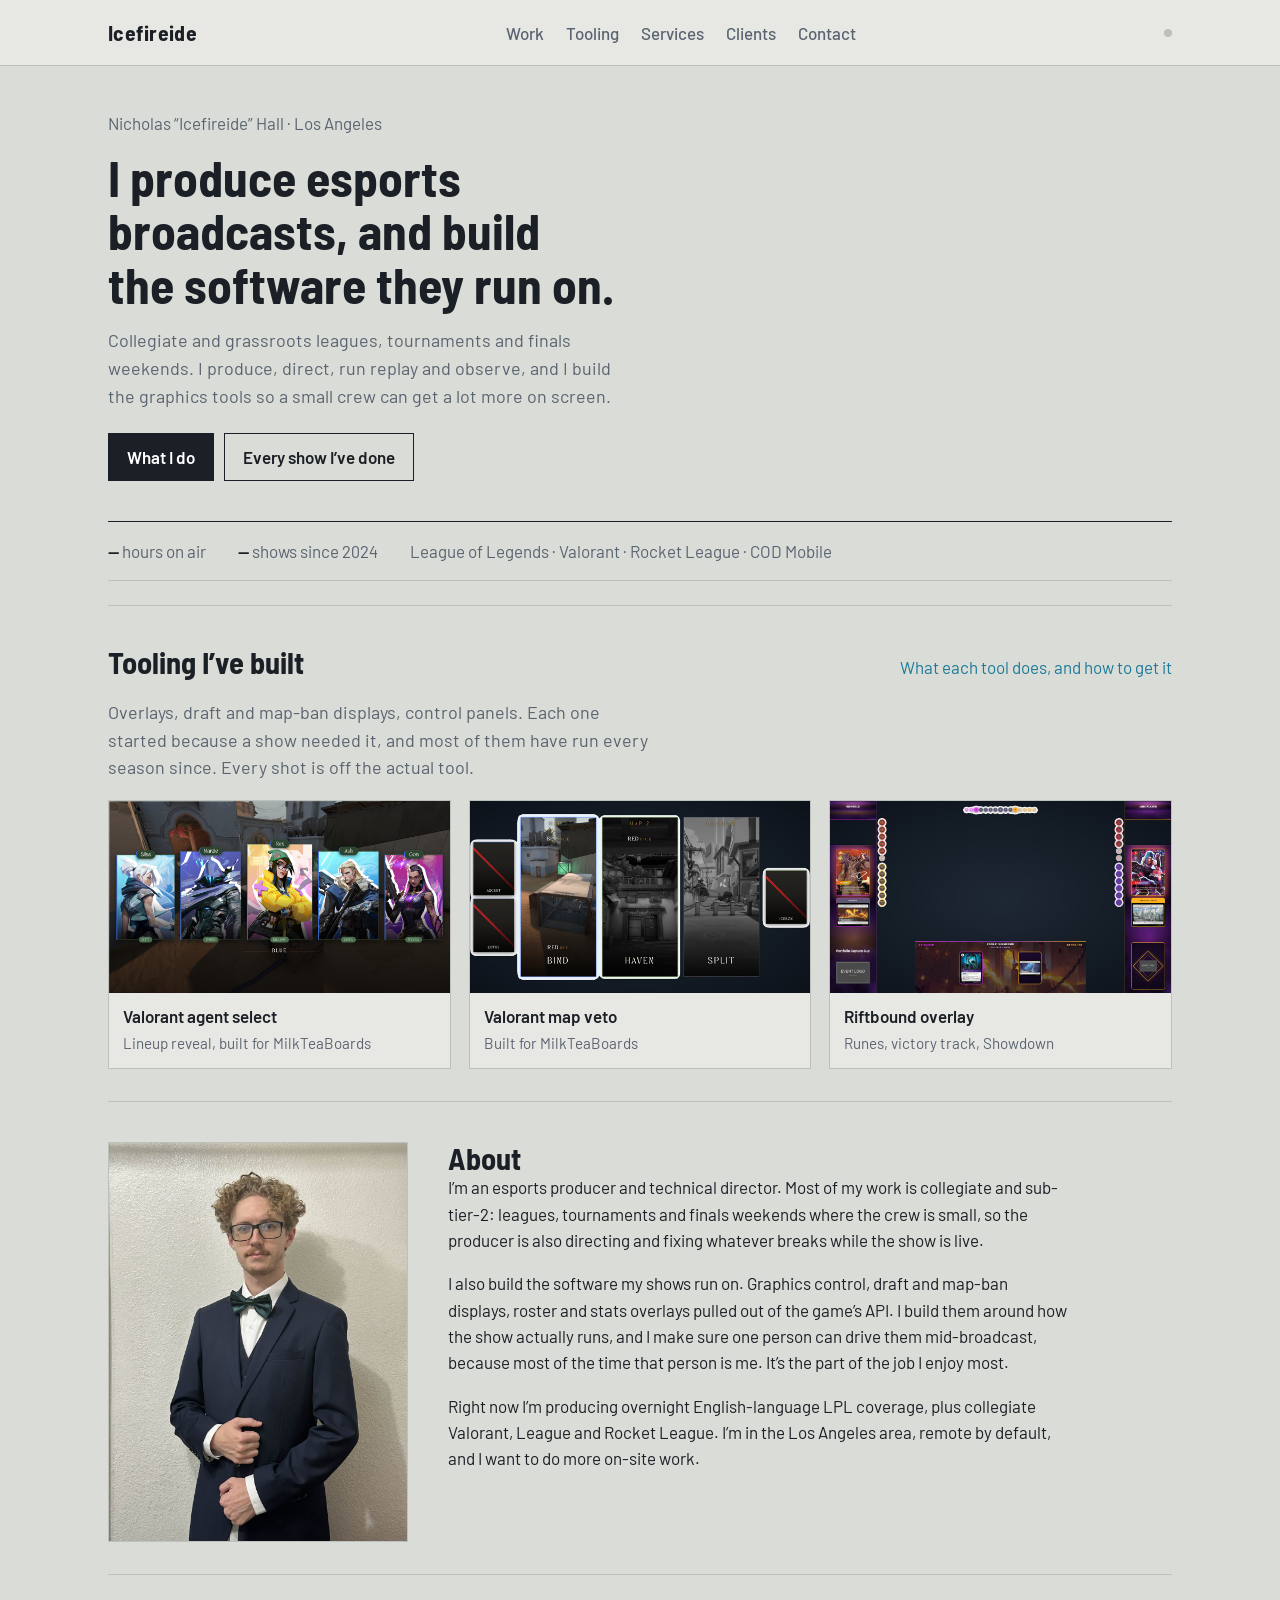
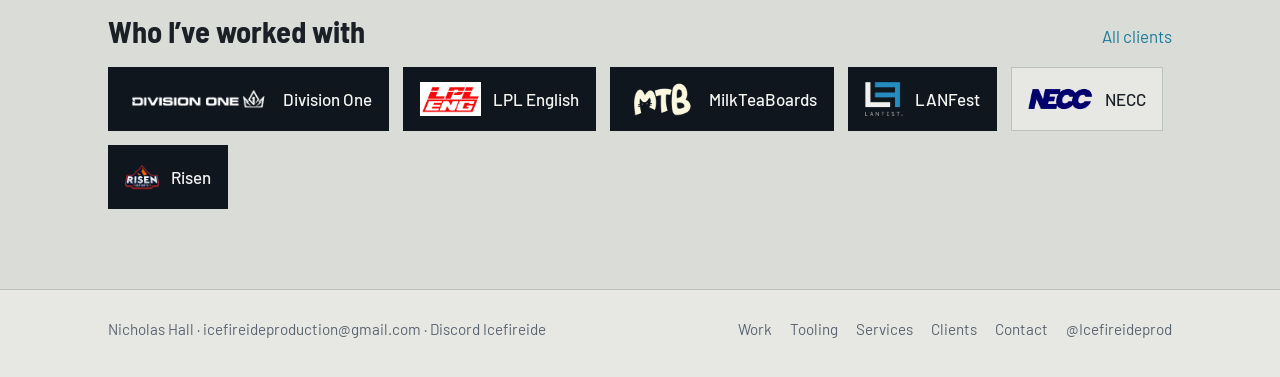
==== commit 45d05f43: "Voice pass: keep the narrower LPL wording (Codex finding) Co-Authored-By: Claude Fable 5.1 <noreply@" ====
--- a/index.html
+++ b/index.html
@@ -71,7 +71,7 @@
             <h2>About</h2>
             <p>I’m an esports producer and technical director. Most of my work is collegiate and sub-tier-2: leagues, tournaments and finals weekends where the crew is small, so the producer is also directing and fixing whatever breaks while the show is live.</p>
             <p>I also build the software my shows run on. Graphics control, draft and map-ban displays, roster and stats overlays pulled out of the game’s API. I build them around how the show actually runs, and I make sure one person can drive them mid-broadcast, because most of the time that person is me. It’s the part of the job I enjoy most.</p>
-            <p>Right now I’m producing the overnight English coverage of the LPL, plus collegiate Valorant, League and Rocket League. I’m in the Los Angeles area, remote by default, and I want to do more on-site work.</p>
+            <p>Right now I’m producing overnight English-language LPL coverage, plus collegiate Valorant, League and Rocket League. I’m in the Los Angeles area, remote by default, and I want to do more on-site work.</p>
           </div>
         </div>
       </section>
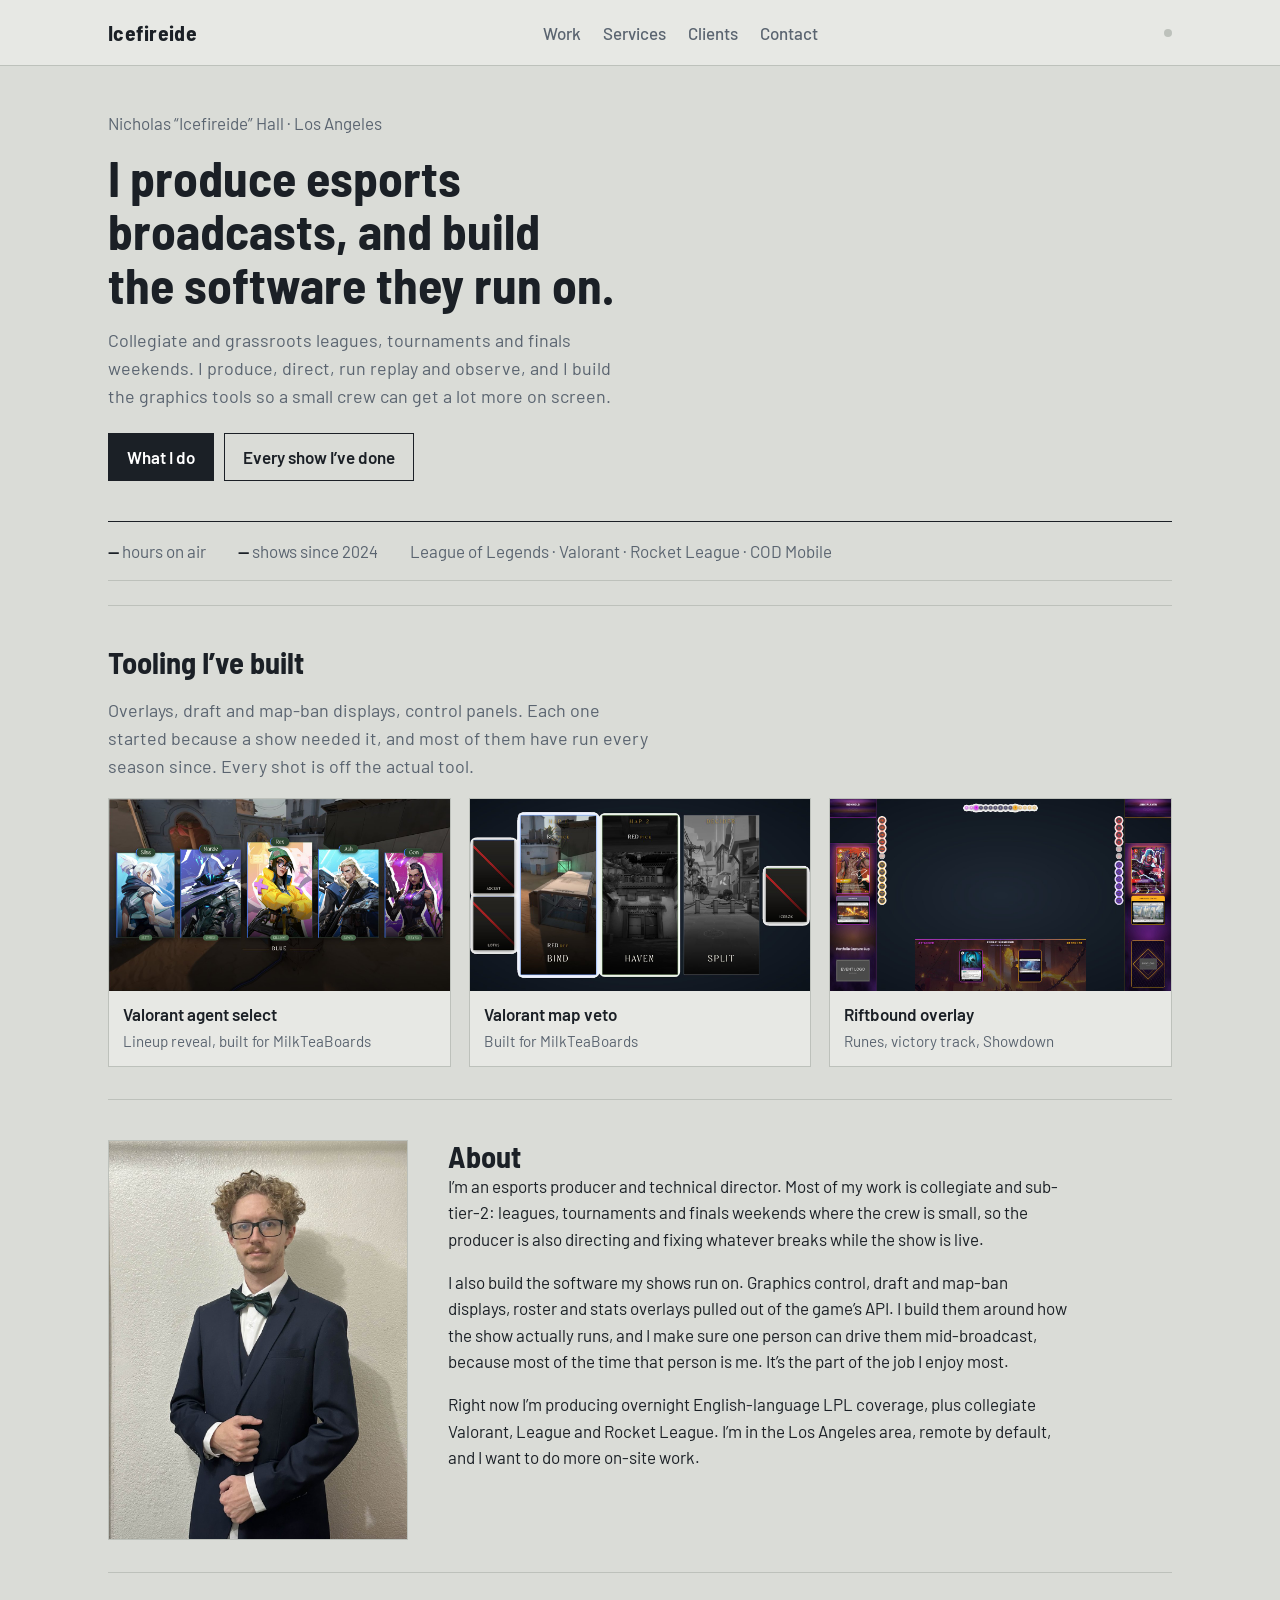
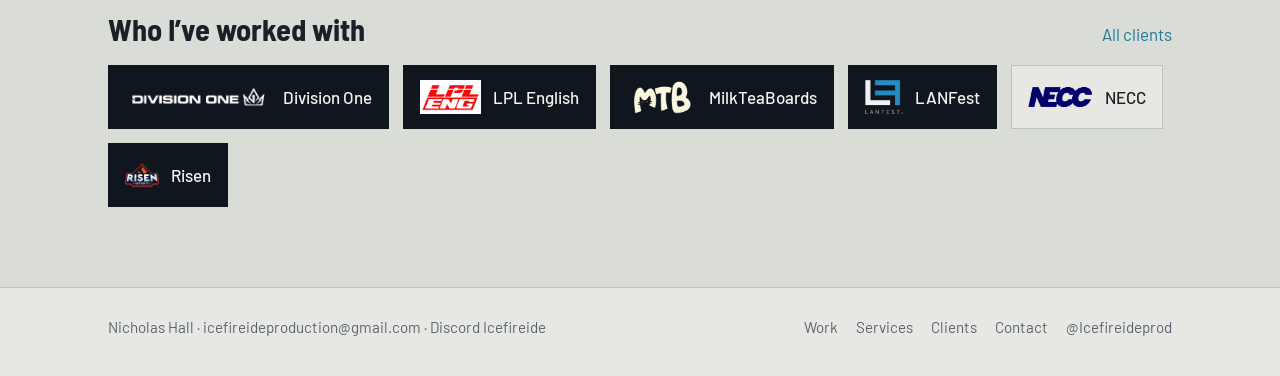
==== commit 4a82d7af: "Remove Tools page" ====
--- a/index.html
+++ b/index.html
@@ -18,7 +18,6 @@
       <a href="index.html" class="wordmark">Icefireide</a>
       <ul class="nav-links">
         <li><a href="work.html">Work</a></li>
-        <li><a href="tools.html">Tooling</a></li>
         <li><a href="services.html">Services</a></li>
         <li><a href="clients.html">Clients</a></li>
         <li><a href="contact.html">Contact</a></li>
@@ -54,7 +53,6 @@
       <section class="section">
         <div class="section-head">
           <h2>Tooling I’ve built</h2>
-          <p><a href="tools.html">What each tool does, and how to get it</a></p>
         </div>
         <p class="lead">Overlays, draft and map-ban displays, control panels. Each one started because a show needed it, and most of them have run every season since. Every shot is off the actual tool.</p>
         <div class="stills">
@@ -97,7 +95,7 @@
     <div class="wrap">
       <div>Nicholas Hall · <a data-email="text" href="#"></a> · Discord Icefireide</div>
       <div class="links">
-        <a href="work.html">Work</a><a href="tools.html">Tooling</a><a href="services.html">Services</a><a href="clients.html">Clients</a><a href="contact.html">Contact</a><a href="https://twitter.com/Icefireideprod" target="_blank" rel="noopener">@Icefireideprod</a>
+        <a href="work.html">Work</a><a href="services.html">Services</a><a href="clients.html">Clients</a><a href="contact.html">Contact</a><a href="https://twitter.com/Icefireideprod" target="_blank" rel="noopener">@Icefireideprod</a>
       </div>
     </div>
   </footer>
